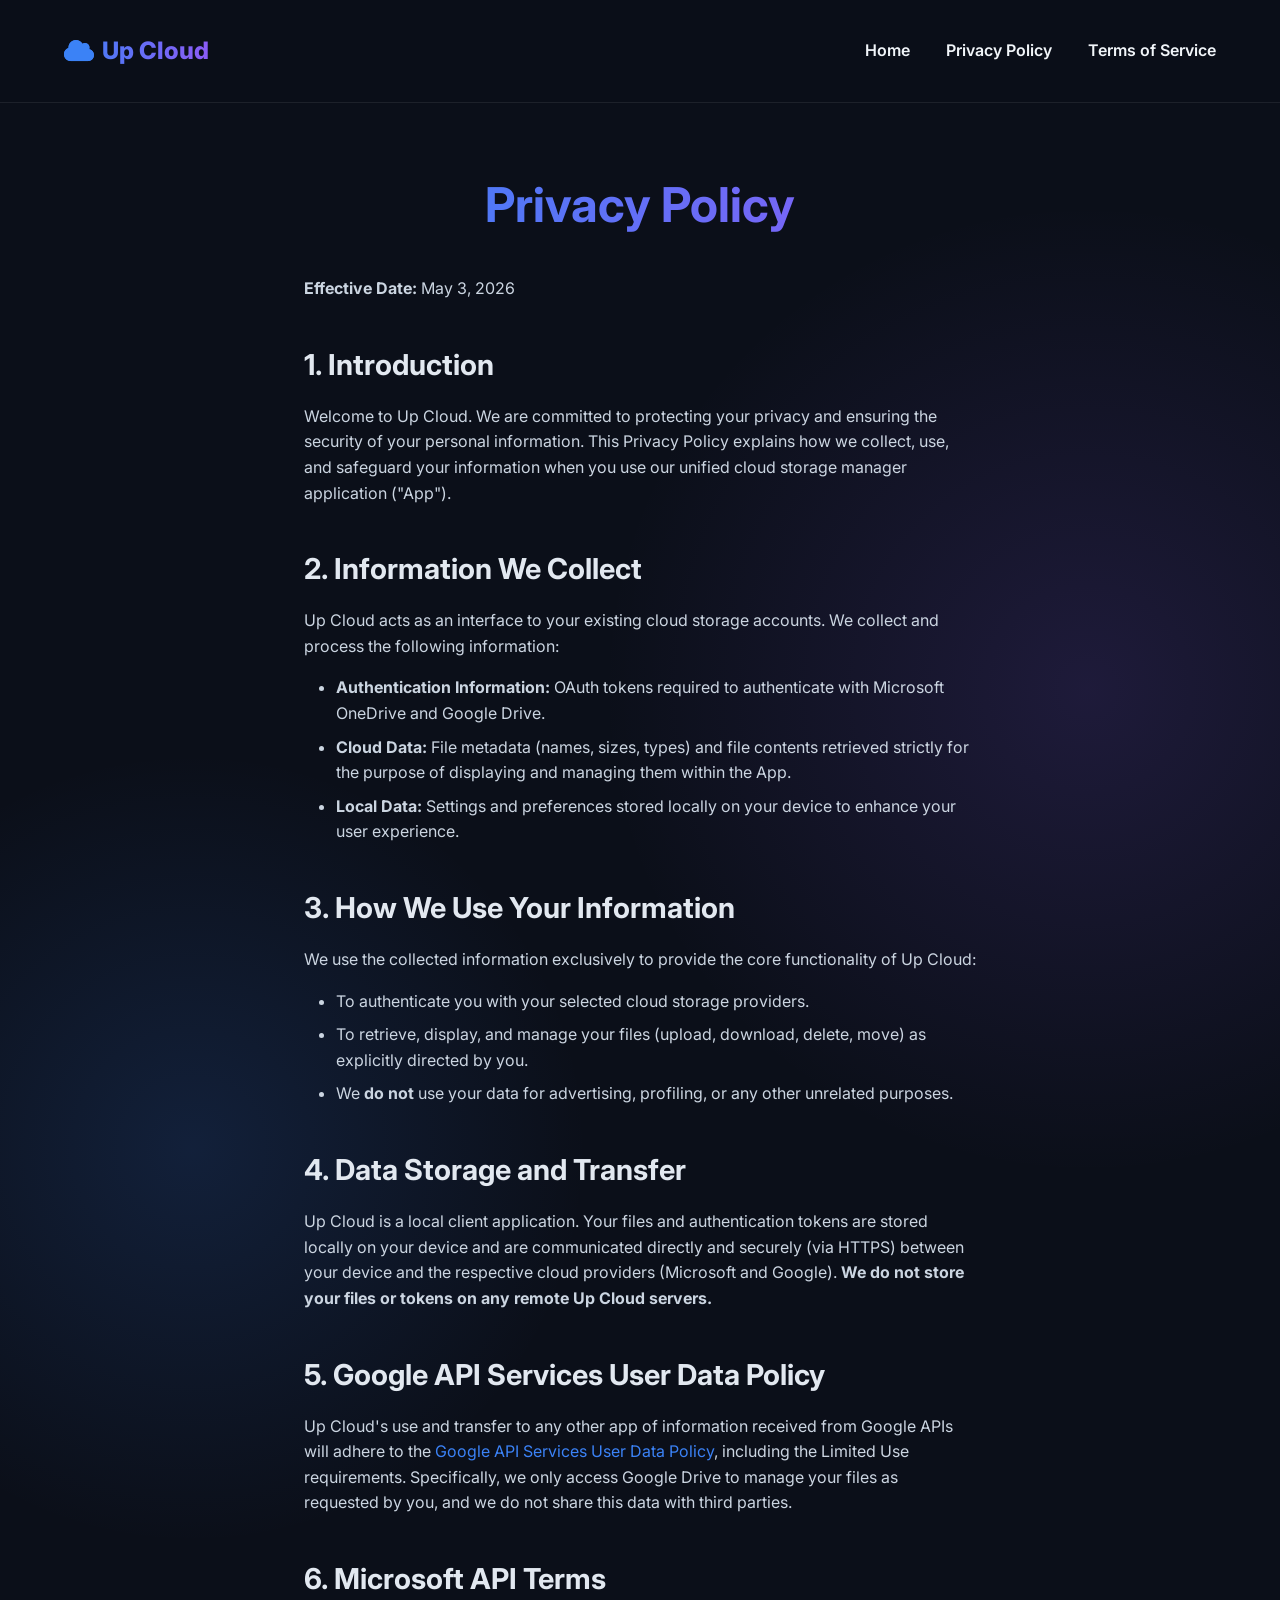
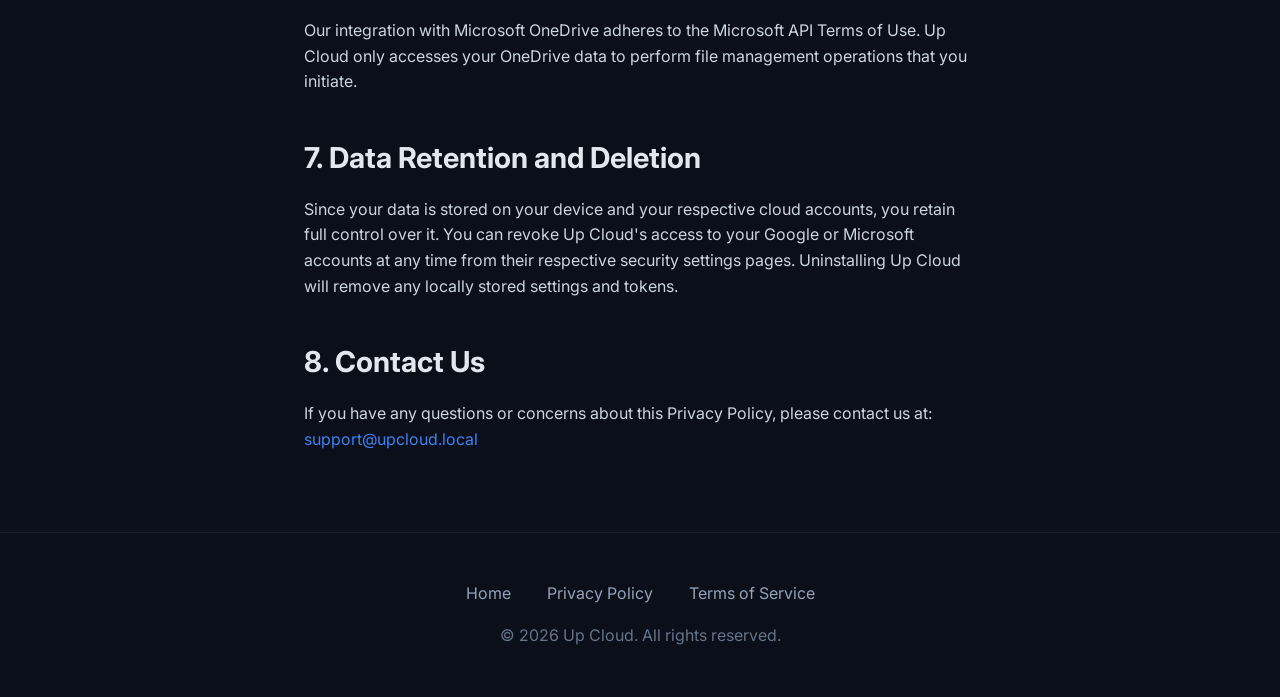
==== privacy.html @ 66c3e3a5 "site pages add" ====
<!DOCTYPE html>
<html lang="en">
<head>
    <meta charset="UTF-8">
    <meta name="viewport" content="width=device-width, initial-scale=1.0">
    <title>Privacy Policy - Up Cloud</title>
    <meta name="description" content="Privacy Policy for the Up Cloud unified cloud storage manager application.">
    <link rel="stylesheet" href="styles.css">
    <link rel="stylesheet" href="https://cdnjs.cloudflare.com/ajax/libs/font-awesome/6.4.0/css/all.min.css">
</head>
<body>
    <header>
        <div class="logo">
            <i class="fa-solid fa-cloud"></i> Up Cloud
        </div>
        <nav>
            <a href="index.html">Home</a>
            <a href="privacy.html">Privacy Policy</a>
            <a href="terms.html">Terms of Service</a>
        </nav>
    </header>

    <main class="page-content">
        <h1>Privacy Policy</h1>
        <p><strong>Effective Date:</strong> May 3, 2026</p>

        <h2>1. Introduction</h2>
        <p>Welcome to Up Cloud. We are committed to protecting your privacy and ensuring the security of your personal information. This Privacy Policy explains how we collect, use, and safeguard your information when you use our unified cloud storage manager application ("App").</p>

        <h2>2. Information We Collect</h2>
        <p>Up Cloud acts as an interface to your existing cloud storage accounts. We collect and process the following information:</p>
        <ul>
            <li><strong>Authentication Information:</strong> OAuth tokens required to authenticate with Microsoft OneDrive and Google Drive.</li>
            <li><strong>Cloud Data:</strong> File metadata (names, sizes, types) and file contents retrieved strictly for the purpose of displaying and managing them within the App.</li>
            <li><strong>Local Data:</strong> Settings and preferences stored locally on your device to enhance your user experience.</li>
        </ul>

        <h2>3. How We Use Your Information</h2>
        <p>We use the collected information exclusively to provide the core functionality of Up Cloud:</p>
        <ul>
            <li>To authenticate you with your selected cloud storage providers.</li>
            <li>To retrieve, display, and manage your files (upload, download, delete, move) as explicitly directed by you.</li>
            <li>We <strong>do not</strong> use your data for advertising, profiling, or any other unrelated purposes.</li>
        </ul>

        <h2>4. Data Storage and Transfer</h2>
        <p>Up Cloud is a local client application. Your files and authentication tokens are stored locally on your device and are communicated directly and securely (via HTTPS) between your device and the respective cloud providers (Microsoft and Google). <strong>We do not store your files or tokens on any remote Up Cloud servers.</strong></p>

        <h2>5. Google API Services User Data Policy</h2>
        <p>Up Cloud's use and transfer to any other app of information received from Google APIs will adhere to the <a href="https://developers.google.com/terms/api-services-user-data-policy" target="_blank" rel="noopener noreferrer">Google API Services User Data Policy</a>, including the Limited Use requirements. Specifically, we only access Google Drive to manage your files as requested by you, and we do not share this data with third parties.</p>

        <h2>6. Microsoft API Terms</h2>
        <p>Our integration with Microsoft OneDrive adheres to the Microsoft API Terms of Use. Up Cloud only accesses your OneDrive data to perform file management operations that you initiate.</p>

        <h2>7. Data Retention and Deletion</h2>
        <p>Since your data is stored on your device and your respective cloud accounts, you retain full control over it. You can revoke Up Cloud's access to your Google or Microsoft accounts at any time from their respective security settings pages. Uninstalling Up Cloud will remove any locally stored settings and tokens.</p>

        <h2>8. Contact Us</h2>
        <p>If you have any questions or concerns about this Privacy Policy, please contact us at: <a href="mailto:support@upcloud.local">support@upcloud.local</a></p>
    </main>

    <footer>
        <div class="footer-links">
            <a href="index.html">Home</a>
            <a href="privacy.html">Privacy Policy</a>
            <a href="terms.html">Terms of Service</a>
        </div>
        <p>&copy; 2026 Up Cloud. All rights reserved.</p>
    </footer>
</body>
</html>
---- styles.css ----
@import url('https://fonts.googleapis.com/css2?family=Inter:wght@300;400;600;800&display=swap');

:root {
  --bg-color: #0b0f19;
  --text-color: #f1f5f9;
  --primary-color: #3b82f6;
  --secondary-color: #8b5cf6;
  --card-bg: rgba(255, 255, 255, 0.03);
  --card-border: rgba(255, 255, 255, 0.08);
}

* {
  margin: 0;
  padding: 0;
  box-sizing: border-box;
}

body {
  font-family: 'Inter', sans-serif;
  background-color: var(--bg-color);
  color: var(--text-color);
  line-height: 1.6;
  overflow-x: hidden;
  background-image: radial-gradient(circle at 15% 50%, rgba(59, 130, 246, 0.15), transparent 25%),
                    radial-gradient(circle at 85% 30%, rgba(139, 92, 246, 0.15), transparent 25%);
}

/* Header */
header {
  display: flex;
  justify-content: space-between;
  align-items: center;
  padding: 2rem 5%;
  position: sticky;
  top: 0;
  z-index: 1000;
  background: rgba(11, 15, 25, 0.7);
  backdrop-filter: blur(10px);
  border-bottom: 1px solid var(--card-border);
}

.logo {
  font-size: 1.5rem;
  font-weight: 800;
  background: linear-gradient(90deg, var(--primary-color), var(--secondary-color));
  -webkit-background-clip: text;
  -webkit-text-fill-color: transparent;
  display: flex;
  align-items: center;
  gap: 0.5rem;
}

.logo i {
  -webkit-text-fill-color: var(--primary-color);
}

nav a {
  color: var(--text-color);
  text-decoration: none;
  margin-left: 2rem;
  font-weight: 600;
  transition: color 0.3s ease;
}

nav a:hover {
  color: var(--primary-color);
}

/* Hero Section */
.hero {
  min-height: calc(100vh - 80px);
  display: flex;
  flex-direction: column;
  justify-content: center;
  align-items: center;
  text-align: center;
  padding: 2rem 5%;
  position: relative;
}

.hero h1 {
  font-size: 4rem;
  font-weight: 800;
  margin-bottom: 1.5rem;
  line-height: 1.2;
}

.hero h1 span {
  background: linear-gradient(90deg, var(--primary-color), var(--secondary-color));
  -webkit-background-clip: text;
  -webkit-text-fill-color: transparent;
}

.hero p {
  font-size: 1.25rem;
  color: #94a3b8;
  max-width: 600px;
  margin-bottom: 2.5rem;
}

.cta-button {
  display: inline-block;
  padding: 1rem 2.5rem;
  font-size: 1.1rem;
  font-weight: 600;
  color: #fff;
  background: linear-gradient(90deg, var(--primary-color), var(--secondary-color));
  border-radius: 50px;
  text-decoration: none;
  transition: transform 0.3s ease, box-shadow 0.3s ease;
  border: none;
  cursor: pointer;
}

.cta-button:hover {
  transform: translateY(-3px);
  box-shadow: 0 10px 20px rgba(59, 130, 246, 0.3);
}

/* Features */
.features {
  padding: 5rem 5%;
  display: grid;
  grid-template-columns: repeat(auto-fit, minmax(300px, 1fr));
  gap: 2rem;
}

.feature-card {
  background: var(--card-bg);
  border: 1px solid var(--card-border);
  border-radius: 20px;
  padding: 2.5rem;
  backdrop-filter: blur(10px);
  transition: transform 0.3s ease, background 0.3s ease;
}

.feature-card:hover {
  transform: translateY(-10px);
  background: rgba(255, 255, 255, 0.05);
}

.feature-icon {
  font-size: 2.5rem;
  margin-bottom: 1.5rem;
  background: linear-gradient(135deg, var(--primary-color), var(--secondary-color));
  -webkit-background-clip: text;
  -webkit-text-fill-color: transparent;
}

.feature-card h3 {
  font-size: 1.5rem;
  margin-bottom: 1rem;
}

.feature-card p {
  color: #94a3b8;
}

/* Content Pages (Privacy, Terms) */
.page-content {
  max-width: 800px;
  margin: 4rem auto;
  padding: 0 5%;
}

.page-content h1 {
  font-size: 3rem;
  margin-bottom: 2rem;
  text-align: center;
  background: linear-gradient(90deg, var(--primary-color), var(--secondary-color));
  -webkit-background-clip: text;
  -webkit-text-fill-color: transparent;
}

.page-content h2 {
  font-size: 1.8rem;
  margin-top: 2.5rem;
  margin-bottom: 1rem;
  color: #e2e8f0;
}

.page-content p {
  margin-bottom: 1rem;
  color: #cbd5e1;
}

.page-content ul {
  margin-bottom: 1rem;
  padding-left: 2rem;
  color: #cbd5e1;
}

.page-content li {
  margin-bottom: 0.5rem;
}

.page-content a {
  color: var(--primary-color);
  text-decoration: none;
}

.page-content a:hover {
  text-decoration: underline;
}

/* Footer */
footer {
  text-align: center;
  padding: 3rem 5%;
  border-top: 1px solid var(--card-border);
  margin-top: 5rem;
  color: #64748b;
}

.footer-links {
  margin-bottom: 1rem;
}

.footer-links a {
  color: #94a3b8;
  text-decoration: none;
  margin: 0 1rem;
  transition: color 0.3s ease;
}

.footer-links a:hover {
  color: var(--primary-color);
}

/* Responsive */
@media (max-width: 768px) {
  .hero h1 {
    font-size: 2.5rem;
  }
  nav {
    display: none; /* Add mobile menu later if needed */
  }
}
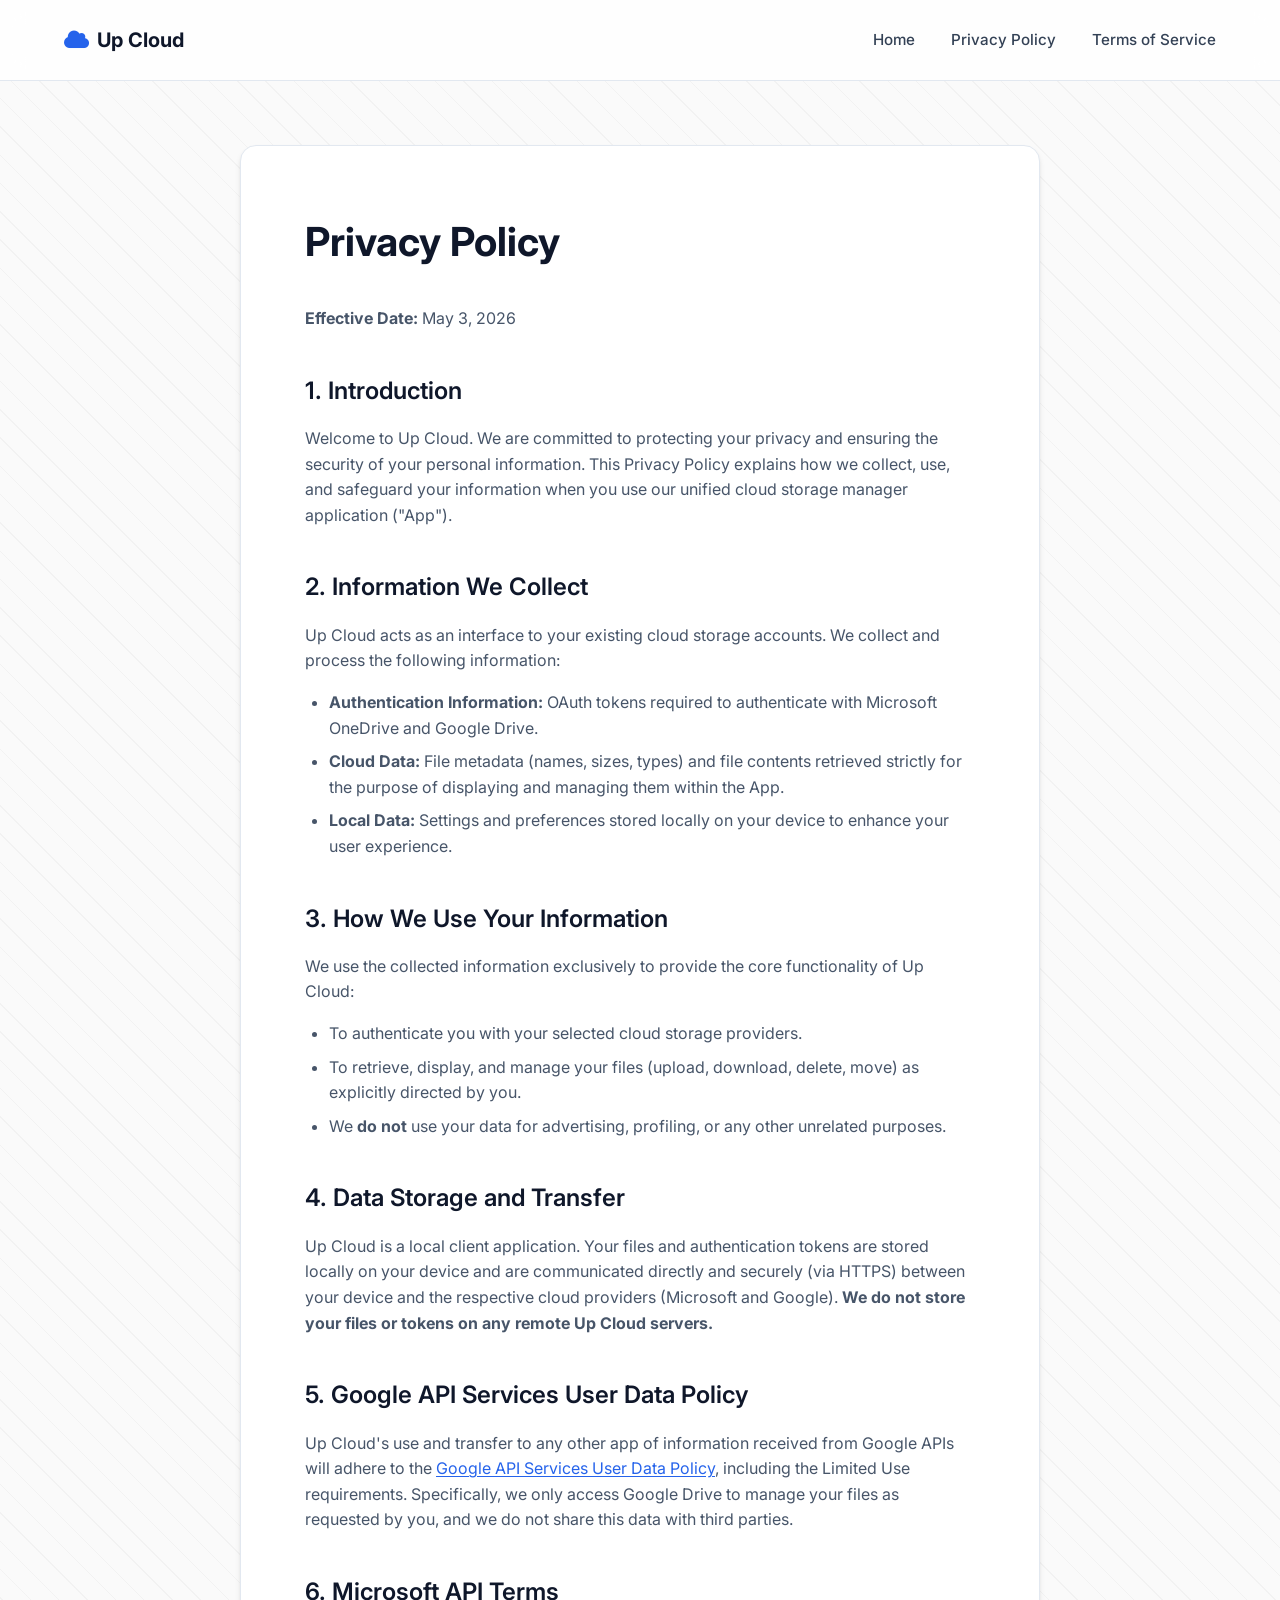
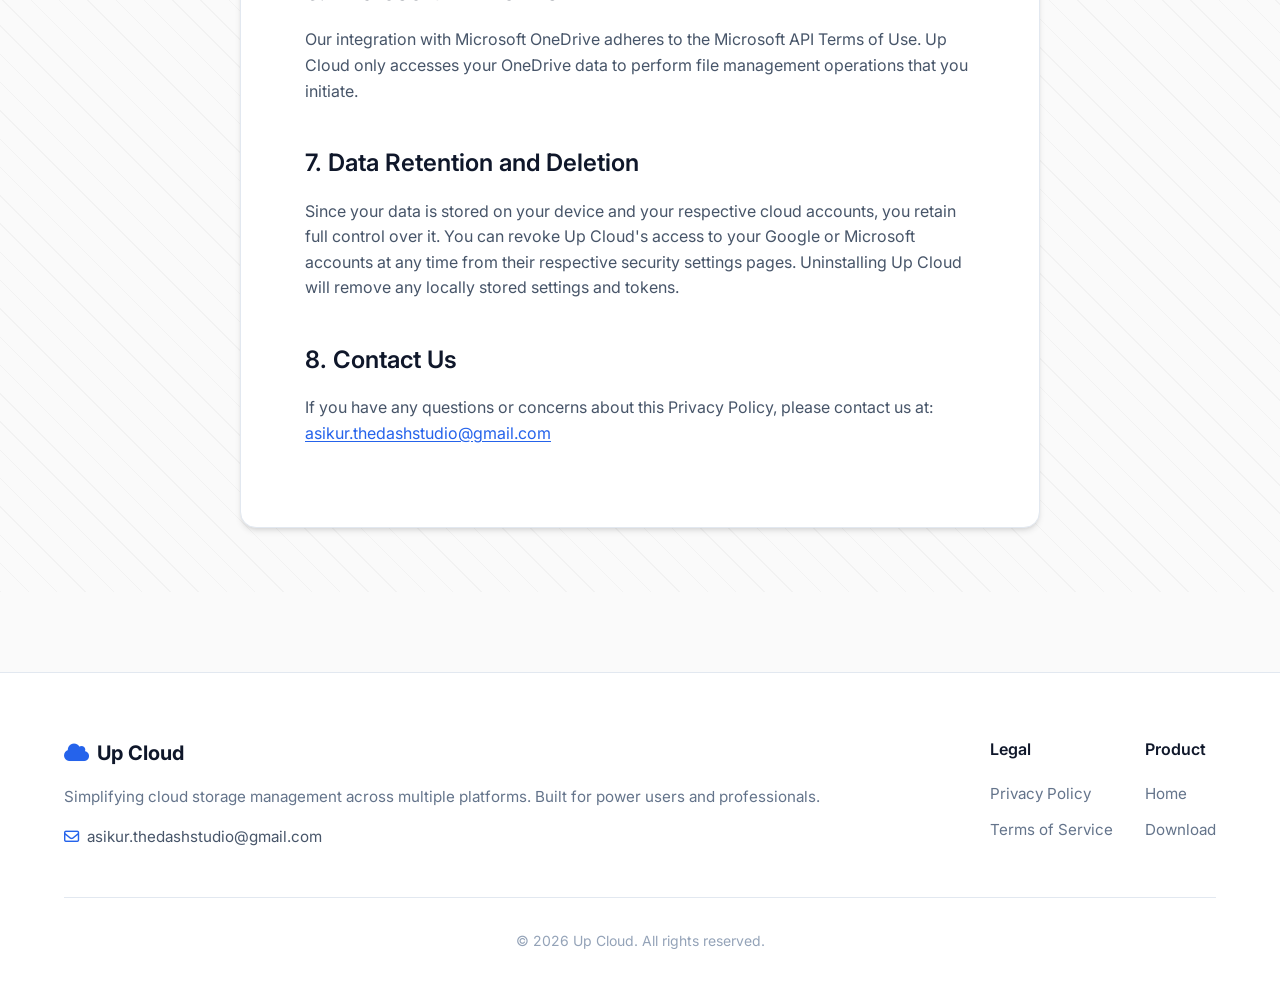
==== commit 37abd636: "Apply distinct full-width background patterns across all pages and sections" ====
--- a/privacy.html
+++ b/privacy.html
@@ -10,9 +10,9 @@
 </head>
 <body>
     <header>
-        <div class="logo">
+        <a href="index.html" class="logo">
             <i class="fa-solid fa-cloud"></i> Up Cloud
-        </div>
+        </a>
         <nav>
             <a href="index.html">Home</a>
             <a href="privacy.html">Privacy Policy</a>
@@ -20,7 +20,8 @@
         </nav>
     </header>
 
-    <main class="page-content">
+    <main class="page-wrapper">
+        <div class="page-content">
         <h1>Privacy Policy</h1>
         <p><strong>Effective Date:</strong> May 3, 2026</p>
 
@@ -56,16 +57,39 @@
         <p>Since your data is stored on your device and your respective cloud accounts, you retain full control over it. You can revoke Up Cloud's access to your Google or Microsoft accounts at any time from their respective security settings pages. Uninstalling Up Cloud will remove any locally stored settings and tokens.</p>
 
         <h2>8. Contact Us</h2>
-        <p>If you have any questions or concerns about this Privacy Policy, please contact us at: <a href="mailto:support@upcloud.local">support@upcloud.local</a></p>
+        <p>If you have any questions or concerns about this Privacy Policy, please contact us at: <a href="mailto:asikur.thedashstudio@gmail.com">asikur.thedashstudio@gmail.com</a></p>
+        </div>
     </main>
 
     <footer>
-        <div class="footer-links">
-            <a href="index.html">Home</a>
-            <a href="privacy.html">Privacy Policy</a>
-            <a href="terms.html">Terms of Service</a>
+        <div class="footer-content">
+            <div class="footer-brand">
+                <div class="logo">
+                    <i class="fa-solid fa-cloud"></i> Up Cloud
+                </div>
+                <p>Simplifying cloud storage management across multiple platforms. Built for power users and professionals.</p>
+                <div class="footer-contact">
+                    <i class="fa-regular fa-envelope"></i>
+                    <a href="mailto:asikur.thedashstudio@gmail.com">asikur.thedashstudio@gmail.com</a>
+                </div>
+            </div>
+            
+            <div class="footer-links">
+                <div class="footer-links-col">
+                    <h4>Legal</h4>
+                    <a href="privacy.html">Privacy Policy</a>
+                    <a href="terms.html">Terms of Service</a>
+                </div>
+                <div class="footer-links-col">
+                    <h4>Product</h4>
+                    <a href="index.html">Home</a>
+                    <a href="#download">Download</a>
+                </div>
+            </div>
         </div>
-        <p>&copy; 2026 Up Cloud. All rights reserved.</p>
+        <div class="footer-bottom">
+            &copy; 2026 Up Cloud. All rights reserved.
+        </div>
     </footer>
 </body>
 </html>
--- a/styles.css
+++ b/styles.css
@@ -1,12 +1,16 @@
-@import url('https://fonts.googleapis.com/css2?family=Inter:wght@300;400;600;800&display=swap');
+@import url('https://fonts.googleapis.com/css2?family=Inter:wght@300;400;500;600;700&display=swap');
 
 :root {
-  --bg-color: #0b0f19;
-  --text-color: #f1f5f9;
-  --primary-color: #3b82f6;
-  --secondary-color: #8b5cf6;
-  --card-bg: rgba(255, 255, 255, 0.03);
-  --card-border: rgba(255, 255, 255, 0.08);
+  --bg-color: #fafafa;
+  --text-color: #334155;
+  --heading-color: #0f172a;
+  --primary-color: #2563eb;
+  --primary-hover: #1d4ed8;
+  --card-bg: #ffffff;
+  --card-border: #e2e8f0;
+  --shadow-sm: 0 1px 3px 0 rgb(0 0 0 / 0.1), 0 1px 2px -1px rgb(0 0 0 / 0.1);
+  --shadow-md: 0 4px 6px -1px rgb(0 0 0 / 0.1), 0 2px 4px -2px rgb(0 0 0 / 0.1);
+  --shadow-lg: 0 10px 15px -3px rgb(0 0 0 / 0.1), 0 4px 6px -4px rgb(0 0 0 / 0.1);
 }
 
 * {
@@ -20,9 +24,7 @@
   background-color: var(--bg-color);
   color: var(--text-color);
   line-height: 1.6;
-  overflow-x: hidden;
-  background-image: radial-gradient(circle at 15% 50%, rgba(59, 130, 246, 0.15), transparent 25%),
-                    radial-gradient(circle at 85% 30%, rgba(139, 92, 246, 0.15), transparent 25%);
+  -webkit-font-smoothing: antialiased;
 }
 
 /* Header */
@@ -30,36 +32,36 @@
   display: flex;
   justify-content: space-between;
   align-items: center;
-  padding: 2rem 5%;
+  padding: 1.5rem 5%;
+  background: rgba(255, 255, 255, 0.8);
+  backdrop-filter: blur(12px);
   position: sticky;
   top: 0;
   z-index: 1000;
-  background: rgba(11, 15, 25, 0.7);
-  backdrop-filter: blur(10px);
   border-bottom: 1px solid var(--card-border);
 }
 
 .logo {
-  font-size: 1.5rem;
-  font-weight: 800;
-  background: linear-gradient(90deg, var(--primary-color), var(--secondary-color));
-  -webkit-background-clip: text;
-  -webkit-text-fill-color: transparent;
+  font-size: 1.25rem;
+  font-weight: 700;
+  color: var(--heading-color);
   display: flex;
   align-items: center;
   gap: 0.5rem;
+  text-decoration: none;
 }
 
 .logo i {
-  -webkit-text-fill-color: var(--primary-color);
+  color: var(--primary-color);
 }
 
 nav a {
   color: var(--text-color);
   text-decoration: none;
   margin-left: 2rem;
-  font-weight: 600;
-  transition: color 0.3s ease;
+  font-weight: 500;
+  font-size: 0.95rem;
+  transition: color 0.2s ease;
 }
 
 nav a:hover {
@@ -68,126 +70,170 @@
 
 /* Hero Section */
 .hero {
-  min-height: calc(100vh - 80px);
-  display: flex;
-  flex-direction: column;
-  justify-content: center;
-  align-items: center;
+  width: 100%;
+  padding: 8rem 5% 6rem;
   text-align: center;
-  padding: 2rem 5%;
-  position: relative;
+  background-image: 
+    linear-gradient(rgba(0, 0, 0, 0.04) 1px, transparent 1px),
+    linear-gradient(90deg, rgba(0, 0, 0, 0.04) 1px, transparent 1px);
+  background-size: 40px 40px;
+  background-position: center center;
+  border-bottom: 1px solid var(--card-border);
 }
 
 .hero h1 {
-  font-size: 4rem;
-  font-weight: 800;
+  font-size: 3.5rem;
+  font-weight: 700;
+  color: var(--heading-color);
   margin-bottom: 1.5rem;
-  line-height: 1.2;
+  letter-spacing: -0.02em;
+  line-height: 1.1;
 }
 
 .hero h1 span {
-  background: linear-gradient(90deg, var(--primary-color), var(--secondary-color));
-  -webkit-background-clip: text;
-  -webkit-text-fill-color: transparent;
+  color: var(--primary-color);
 }
 
 .hero p {
-  font-size: 1.25rem;
-  color: #94a3b8;
-  max-width: 600px;
-  margin-bottom: 2.5rem;
+  font-size: 1.2rem;
+  color: #475569;
+  max-width: 700px;
+  margin: 0 auto 2.5rem;
 }
 
 .cta-button {
   display: inline-block;
-  padding: 1rem 2.5rem;
-  font-size: 1.1rem;
+  padding: 0.875rem 2rem;
+  font-size: 1rem;
+  font-weight: 500;
+  color: #fff;
+  background-color: var(--primary-color);
+  border-radius: 8px;
+  text-decoration: none;
+  transition: background-color 0.2s ease, transform 0.2s ease;
+  box-shadow: var(--shadow-sm);
+}
+
+.cta-button:hover {
+  background-color: var(--primary-hover);
+  transform: translateY(-1px);
+  box-shadow: var(--shadow-md);
+}
+
+/* Info Section (Packed with info) */
+.info-section {
+  width: 100%;
+  padding: 6rem 5%;
+  background-image: radial-gradient(rgba(0, 0, 0, 0.05) 2px, transparent 2px);
+  background-size: 30px 30px;
+}
+
+.info-container {
+  max-width: 1200px;
+  margin: 0 auto;
+}
+
+.info-container h2 {
+  font-size: 2rem;
+  color: var(--heading-color);
+  text-align: center;
+  margin-bottom: 3rem;
   font-weight: 600;
-  color: #fff;
-  background: linear-gradient(90deg, var(--primary-color), var(--secondary-color));
-  border-radius: 50px;
-  text-decoration: none;
-  transition: transform 0.3s ease, box-shadow 0.3s ease;
-  border: none;
-  cursor: pointer;
-}
-
-.cta-button:hover {
-  transform: translateY(-3px);
-  box-shadow: 0 10px 20px rgba(59, 130, 246, 0.3);
-}
-
-/* Features */
-.features {
-  padding: 5rem 5%;
+}
+
+.grid-3 {
   display: grid;
   grid-template-columns: repeat(auto-fit, minmax(300px, 1fr));
   gap: 2rem;
 }
 
-.feature-card {
+.card {
   background: var(--card-bg);
   border: 1px solid var(--card-border);
-  border-radius: 20px;
-  padding: 2.5rem;
-  backdrop-filter: blur(10px);
-  transition: transform 0.3s ease, background 0.3s ease;
-}
-
-.feature-card:hover {
-  transform: translateY(-10px);
-  background: rgba(255, 255, 255, 0.05);
-}
-
-.feature-icon {
-  font-size: 2.5rem;
+  border-radius: 12px;
+  padding: 2rem;
+  box-shadow: var(--shadow-sm);
+  transition: box-shadow 0.2s ease, transform 0.2s ease;
+}
+
+.card:hover {
+  box-shadow: var(--shadow-md);
+  transform: translateY(-2px);
+}
+
+.card-icon {
+  width: 48px;
+  height: 48px;
+  background: #eff6ff;
+  color: var(--primary-color);
+  border-radius: 10px;
+  display: flex;
+  align-items: center;
+  justify-content: center;
+  font-size: 1.5rem;
   margin-bottom: 1.5rem;
-  background: linear-gradient(135deg, var(--primary-color), var(--secondary-color));
-  -webkit-background-clip: text;
-  -webkit-text-fill-color: transparent;
-}
-
-.feature-card h3 {
-  font-size: 1.5rem;
-  margin-bottom: 1rem;
-}
-
-.feature-card p {
-  color: #94a3b8;
+}
+
+.card h3 {
+  font-size: 1.25rem;
+  color: var(--heading-color);
+  margin-bottom: 0.75rem;
+  font-weight: 600;
+}
+
+.card p {
+  font-size: 0.95rem;
+  color: #64748b;
 }
 
 /* Content Pages (Privacy, Terms) */
+.page-wrapper {
+  width: 100%;
+  padding: 4rem 5%;
+  background-image: repeating-linear-gradient(
+    45deg,
+    rgba(0, 0, 0, 0.03) 0,
+    rgba(0, 0, 0, 0.03) 1px,
+    transparent 1px,
+    transparent 20px
+  );
+  min-height: calc(100vh - 200px);
+}
+
 .page-content {
   max-width: 800px;
-  margin: 4rem auto;
-  padding: 0 5%;
+  margin: 0 auto;
+  background: var(--card-bg);
+  padding: 4rem;
+  border-radius: 16px;
+  box-shadow: var(--shadow-md);
+  border: 1px solid var(--card-border);
 }
 
 .page-content h1 {
-  font-size: 3rem;
+  font-size: 2.5rem;
   margin-bottom: 2rem;
-  text-align: center;
-  background: linear-gradient(90deg, var(--primary-color), var(--secondary-color));
-  -webkit-background-clip: text;
-  -webkit-text-fill-color: transparent;
+  color: var(--heading-color);
+  font-weight: 700;
 }
 
 .page-content h2 {
-  font-size: 1.8rem;
+  font-size: 1.5rem;
   margin-top: 2.5rem;
   margin-bottom: 1rem;
-  color: #e2e8f0;
+  color: var(--heading-color);
+  font-weight: 600;
 }
 
 .page-content p {
   margin-bottom: 1rem;
-  color: #cbd5e1;
+  color: #475569;
 }
 
 .page-content ul {
-  margin-bottom: 1rem;
-  padding-left: 2rem;
-  color: #cbd5e1;
+  margin-bottom: 1.5rem;
+  padding-left: 1.5rem;
+  color: #475569;
 }
 
 .page-content li {
@@ -196,35 +242,106 @@
 
 .page-content a {
   color: var(--primary-color);
-  text-decoration: none;
+  text-decoration: underline;
+  text-underline-offset: 2px;
 }
 
 .page-content a:hover {
-  text-decoration: underline;
+  color: var(--primary-hover);
 }
 
 /* Footer */
 footer {
+  border-top: 1px solid var(--card-border);
+  background: #ffffff;
+  padding: 4rem 5% 2rem;
+  margin-top: 5rem;
+}
+
+.footer-content {
+  max-width: 1200px;
+  margin: 0 auto;
+  display: flex;
+  flex-wrap: wrap;
+  justify-content: space-between;
+  gap: 2rem;
+  margin-bottom: 3rem;
+}
+
+.footer-brand {
+  flex: 1;
+  min-width: 250px;
+}
+
+.footer-brand .logo {
+  margin-bottom: 1rem;
+}
+
+.footer-brand p {
+  color: #64748b;
+  font-size: 0.95rem;
+  margin-bottom: 1rem;
+}
+
+.footer-contact {
+  display: flex;
+  align-items: center;
+  gap: 0.5rem;
+  color: #475569;
+  font-size: 0.95rem;
+}
+
+.footer-contact i {
+  color: var(--primary-color);
+}
+
+.footer-contact a {
+  color: #475569;
+  text-decoration: none;
+}
+
+.footer-contact a:hover {
+  color: var(--primary-color);
+  text-decoration: underline;
+}
+
+.footer-links {
+  display: flex;
+  gap: 2rem;
+}
+
+.footer-links-col {
+  display: flex;
+  flex-direction: column;
+  gap: 0.75rem;
+}
+
+.footer-links-col h4 {
+  color: var(--heading-color);
+  font-size: 1rem;
+  font-weight: 600;
+  margin-bottom: 0.5rem;
+}
+
+.footer-links-col a {
+  color: #64748b;
+  text-decoration: none;
+  font-size: 0.95rem;
+  transition: color 0.2s ease;
+}
+
+.footer-links-col a:hover {
+  color: var(--primary-color);
+}
+
+.footer-bottom {
+  max-width: 1200px;
+  margin: 0 auto;
+  padding-top: 2rem;
+  border-top: 1px solid var(--card-border);
   text-align: center;
-  padding: 3rem 5%;
-  border-top: 1px solid var(--card-border);
-  margin-top: 5rem;
-  color: #64748b;
-}
-
-.footer-links {
-  margin-bottom: 1rem;
-}
-
-.footer-links a {
   color: #94a3b8;
-  text-decoration: none;
-  margin: 0 1rem;
-  transition: color 0.3s ease;
-}
-
-.footer-links a:hover {
-  color: var(--primary-color);
+  font-size: 0.875rem;
 }
 
 /* Responsive */
@@ -233,6 +350,9 @@
     font-size: 2.5rem;
   }
   nav {
-    display: none; /* Add mobile menu later if needed */
+    display: none;
   }
-}
+  .footer-content {
+    flex-direction: column;
+  }
+}
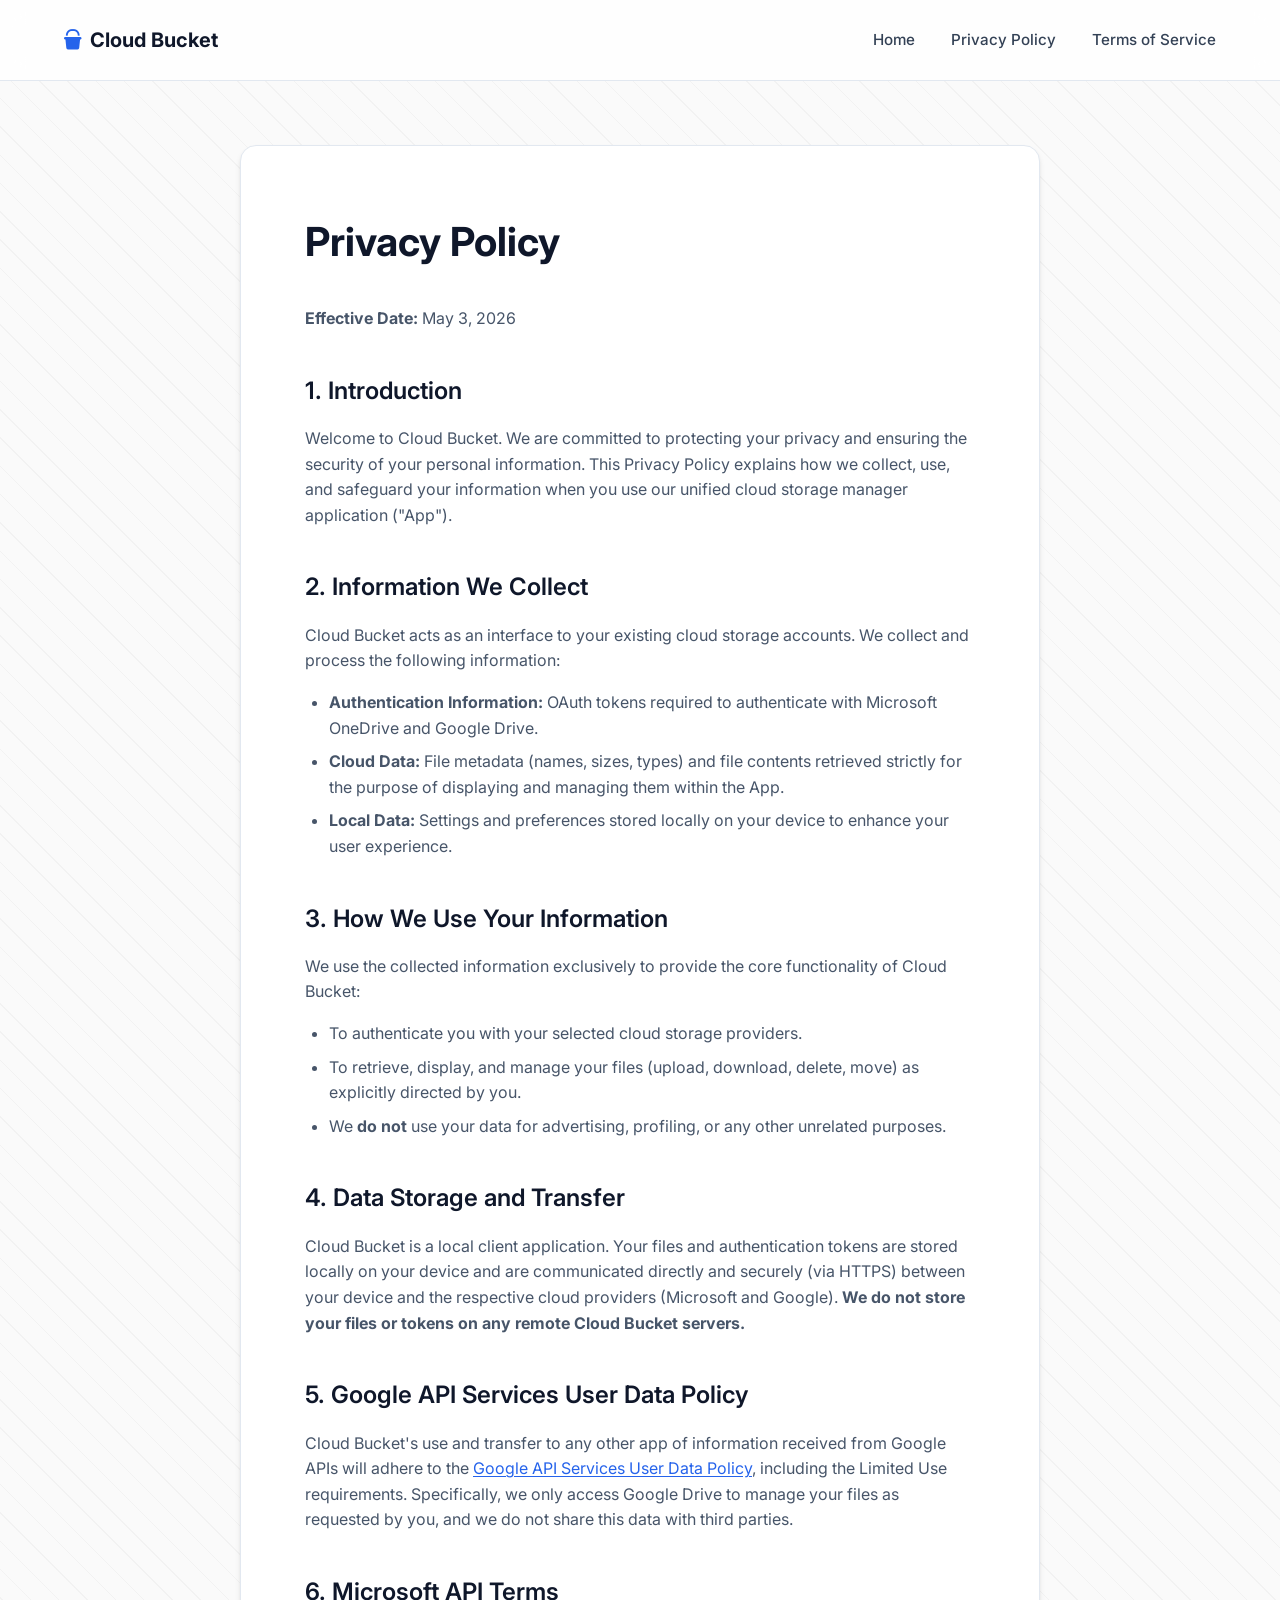
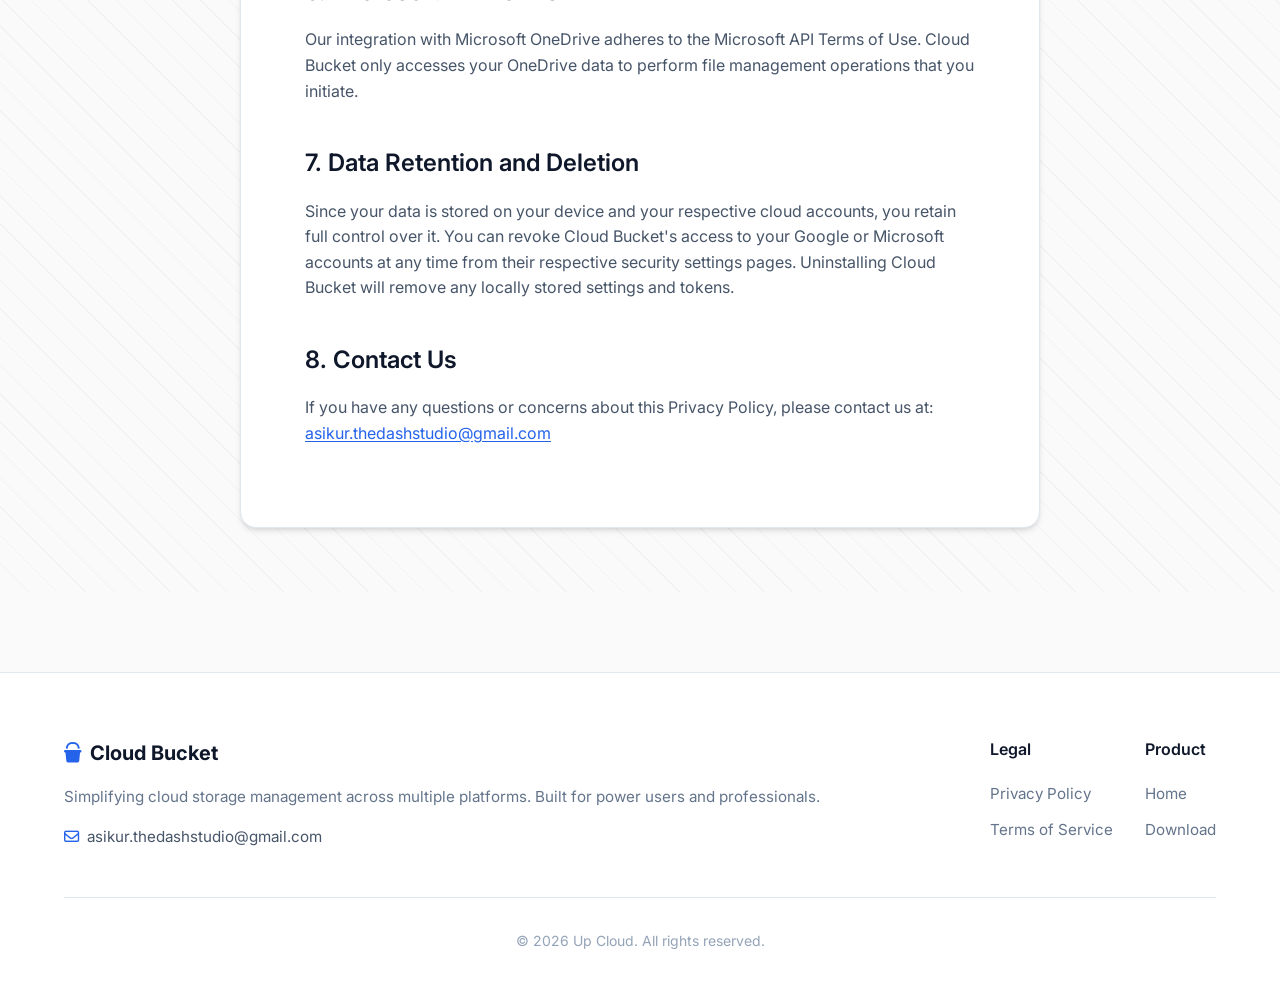
==== commit 2ebbd391: "favicon" ====
--- a/privacy.html
+++ b/privacy.html
@@ -3,15 +3,16 @@
 <head>
     <meta charset="UTF-8">
     <meta name="viewport" content="width=device-width, initial-scale=1.0">
-    <title>Privacy Policy - Up Cloud</title>
-    <meta name="description" content="Privacy Policy for the Up Cloud unified cloud storage manager application.">
+    <title>Privacy Policy - Cloud Bucket</title>
+    <meta name="description" content="Privacy Policy for the Cloud Bucket unified cloud storage manager application.">
+    <link rel="icon" type="image/svg+xml" href="favicon.svg">
     <link rel="stylesheet" href="styles.css">
     <link rel="stylesheet" href="https://cdnjs.cloudflare.com/ajax/libs/font-awesome/6.4.0/css/all.min.css">
 </head>
 <body>
     <header>
         <a href="index.html" class="logo">
-            <i class="fa-solid fa-cloud"></i> Up Cloud
+            <i class="fa-solid fa-bucket"></i> Cloud Bucket
         </a>
         <nav>
             <a href="index.html">Home</a>
@@ -26,10 +27,10 @@
         <p><strong>Effective Date:</strong> May 3, 2026</p>
 
         <h2>1. Introduction</h2>
-        <p>Welcome to Up Cloud. We are committed to protecting your privacy and ensuring the security of your personal information. This Privacy Policy explains how we collect, use, and safeguard your information when you use our unified cloud storage manager application ("App").</p>
+        <p>Welcome to Cloud Bucket. We are committed to protecting your privacy and ensuring the security of your personal information. This Privacy Policy explains how we collect, use, and safeguard your information when you use our unified cloud storage manager application ("App").</p>
 
         <h2>2. Information We Collect</h2>
-        <p>Up Cloud acts as an interface to your existing cloud storage accounts. We collect and process the following information:</p>
+        <p>Cloud Bucket acts as an interface to your existing cloud storage accounts. We collect and process the following information:</p>
         <ul>
             <li><strong>Authentication Information:</strong> OAuth tokens required to authenticate with Microsoft OneDrive and Google Drive.</li>
             <li><strong>Cloud Data:</strong> File metadata (names, sizes, types) and file contents retrieved strictly for the purpose of displaying and managing them within the App.</li>
@@ -37,7 +38,7 @@
         </ul>
 
         <h2>3. How We Use Your Information</h2>
-        <p>We use the collected information exclusively to provide the core functionality of Up Cloud:</p>
+        <p>We use the collected information exclusively to provide the core functionality of Cloud Bucket:</p>
         <ul>
             <li>To authenticate you with your selected cloud storage providers.</li>
             <li>To retrieve, display, and manage your files (upload, download, delete, move) as explicitly directed by you.</li>
@@ -45,16 +46,16 @@
         </ul>
 
         <h2>4. Data Storage and Transfer</h2>
-        <p>Up Cloud is a local client application. Your files and authentication tokens are stored locally on your device and are communicated directly and securely (via HTTPS) between your device and the respective cloud providers (Microsoft and Google). <strong>We do not store your files or tokens on any remote Up Cloud servers.</strong></p>
+        <p>Cloud Bucket is a local client application. Your files and authentication tokens are stored locally on your device and are communicated directly and securely (via HTTPS) between your device and the respective cloud providers (Microsoft and Google). <strong>We do not store your files or tokens on any remote Cloud Bucket servers.</strong></p>
 
         <h2>5. Google API Services User Data Policy</h2>
-        <p>Up Cloud's use and transfer to any other app of information received from Google APIs will adhere to the <a href="https://developers.google.com/terms/api-services-user-data-policy" target="_blank" rel="noopener noreferrer">Google API Services User Data Policy</a>, including the Limited Use requirements. Specifically, we only access Google Drive to manage your files as requested by you, and we do not share this data with third parties.</p>
+        <p>Cloud Bucket's use and transfer to any other app of information received from Google APIs will adhere to the <a href="https://developers.google.com/terms/api-services-user-data-policy" target="_blank" rel="noopener noreferrer">Google API Services User Data Policy</a>, including the Limited Use requirements. Specifically, we only access Google Drive to manage your files as requested by you, and we do not share this data with third parties.</p>
 
         <h2>6. Microsoft API Terms</h2>
-        <p>Our integration with Microsoft OneDrive adheres to the Microsoft API Terms of Use. Up Cloud only accesses your OneDrive data to perform file management operations that you initiate.</p>
+        <p>Our integration with Microsoft OneDrive adheres to the Microsoft API Terms of Use. Cloud Bucket only accesses your OneDrive data to perform file management operations that you initiate.</p>
 
         <h2>7. Data Retention and Deletion</h2>
-        <p>Since your data is stored on your device and your respective cloud accounts, you retain full control over it. You can revoke Up Cloud's access to your Google or Microsoft accounts at any time from their respective security settings pages. Uninstalling Up Cloud will remove any locally stored settings and tokens.</p>
+        <p>Since your data is stored on your device and your respective cloud accounts, you retain full control over it. You can revoke Cloud Bucket's access to your Google or Microsoft accounts at any time from their respective security settings pages. Uninstalling Cloud Bucket will remove any locally stored settings and tokens.</p>
 
         <h2>8. Contact Us</h2>
         <p>If you have any questions or concerns about this Privacy Policy, please contact us at: <a href="mailto:asikur.thedashstudio@gmail.com">asikur.thedashstudio@gmail.com</a></p>
@@ -65,7 +66,7 @@
         <div class="footer-content">
             <div class="footer-brand">
                 <div class="logo">
-                    <i class="fa-solid fa-cloud"></i> Up Cloud
+                    <i class="fa-solid fa-bucket"></i> Cloud Bucket
                 </div>
                 <p>Simplifying cloud storage management across multiple platforms. Built for power users and professionals.</p>
                 <div class="footer-contact">
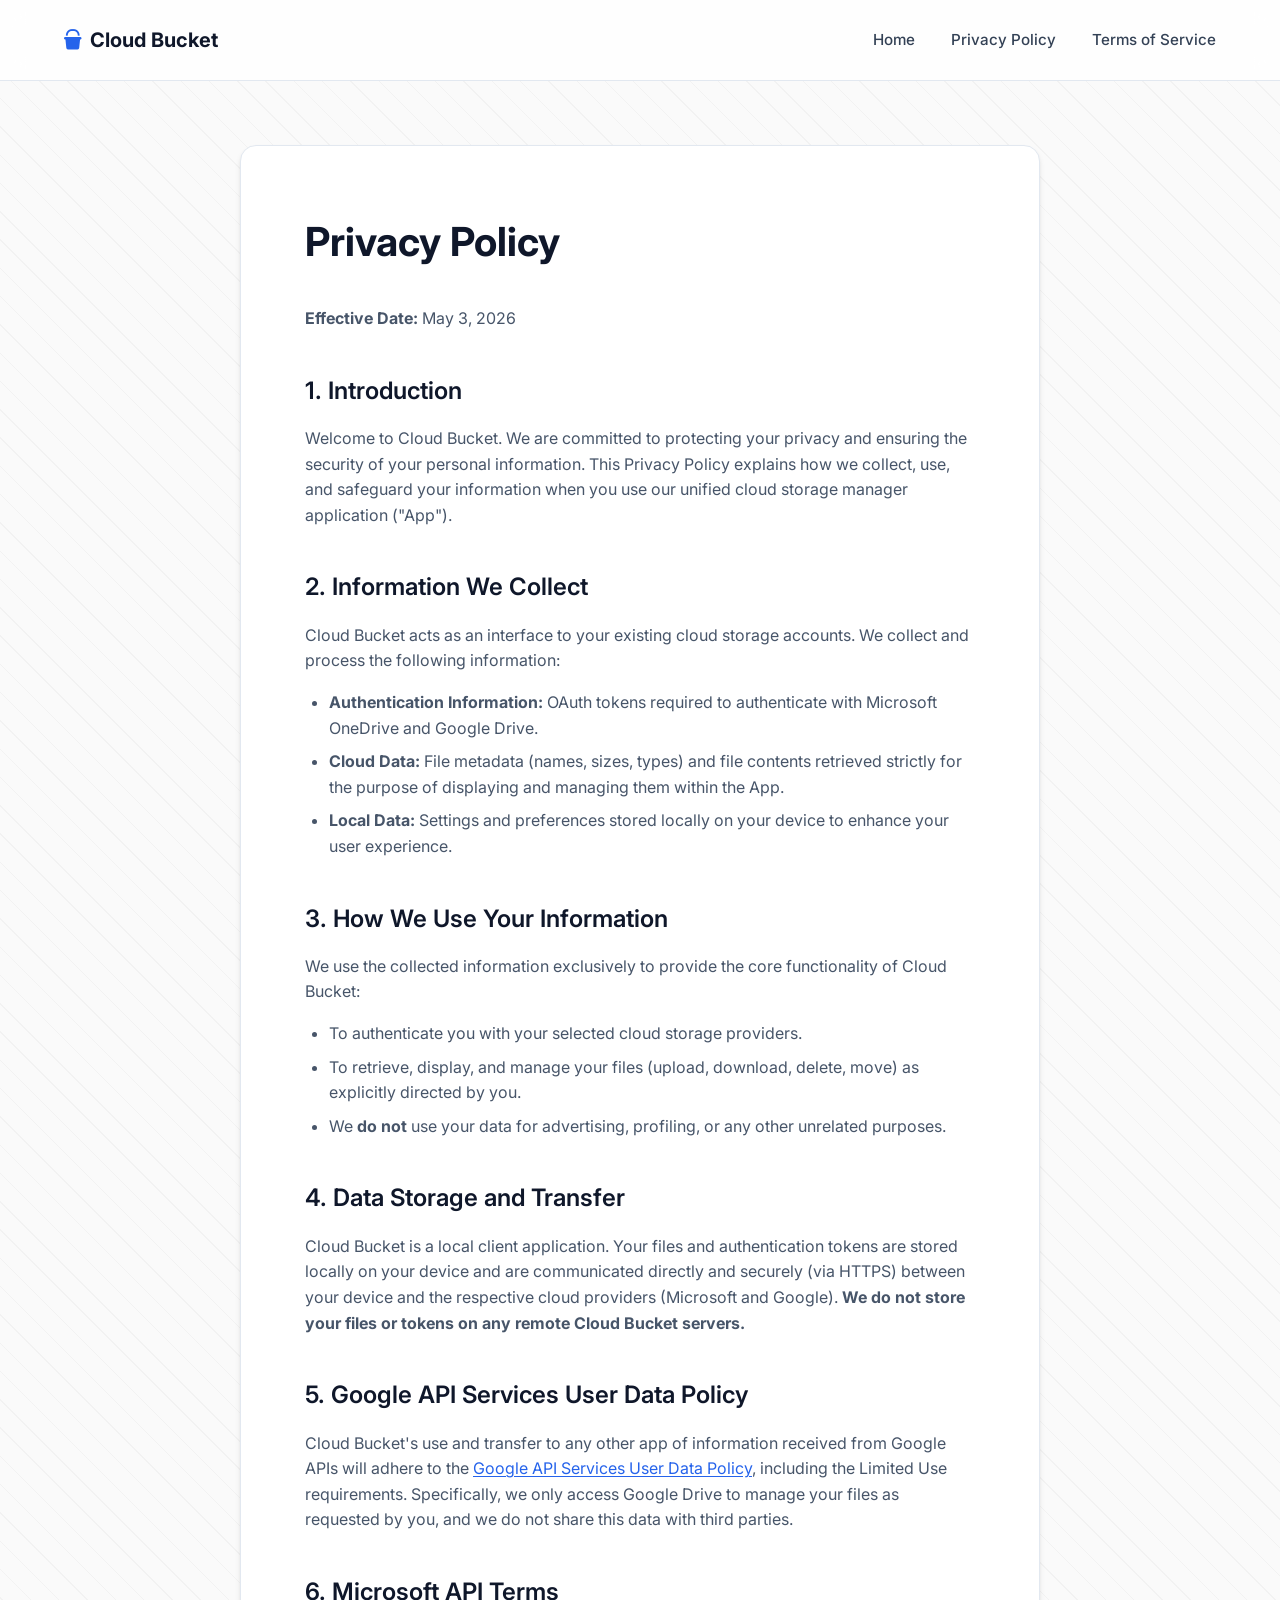
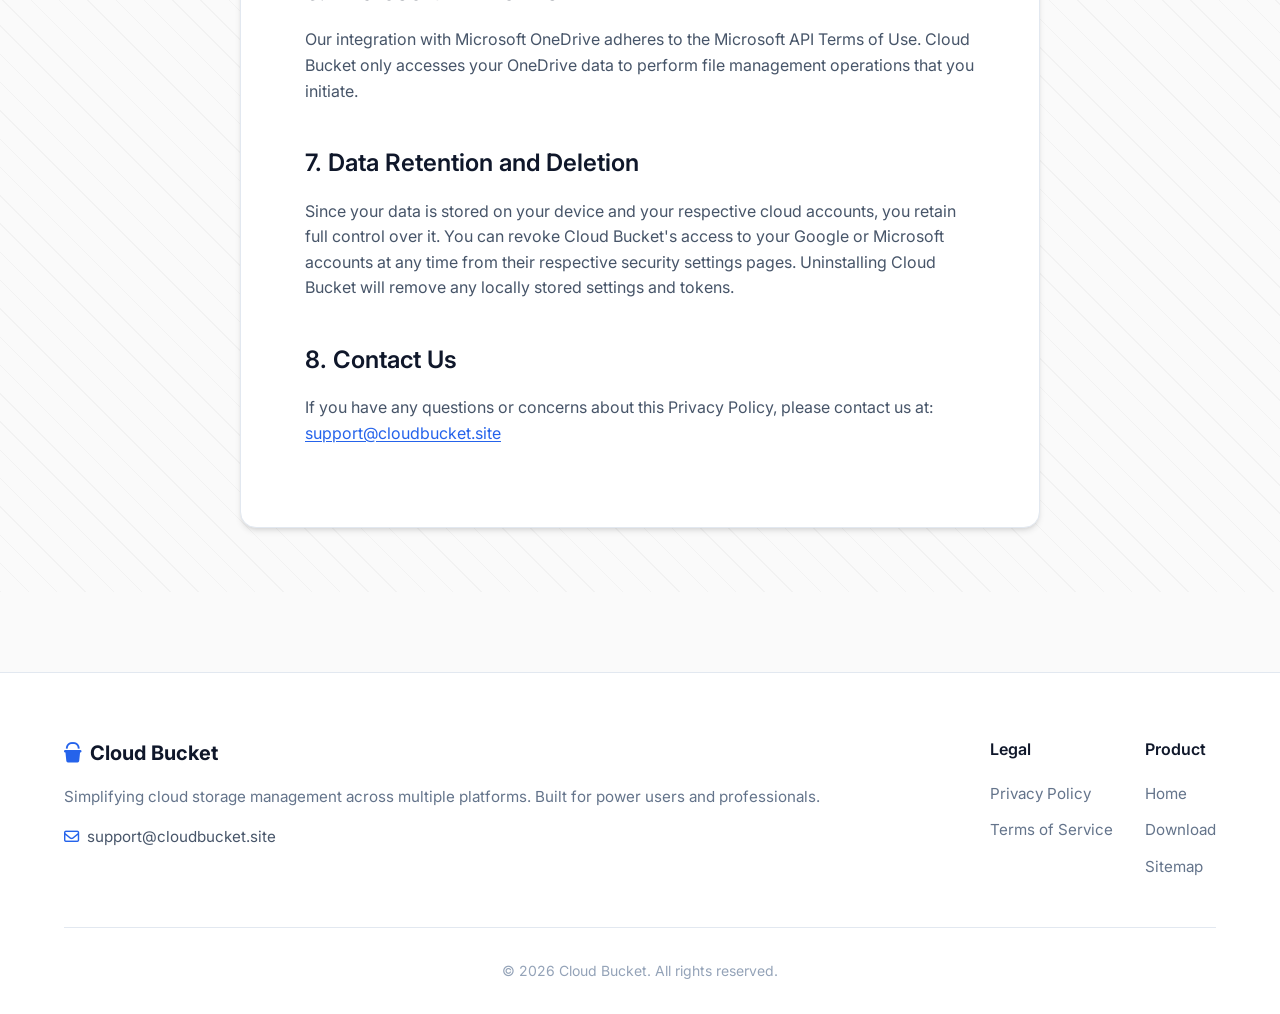
==== commit 46cae85e: "Add sitemap.xml and update footer links" ====
--- a/privacy.html
+++ b/privacy.html
@@ -5,7 +5,7 @@
     <meta name="viewport" content="width=device-width, initial-scale=1.0">
     <title>Privacy Policy - Cloud Bucket</title>
     <meta name="description" content="Privacy Policy for the Cloud Bucket unified cloud storage manager application.">
-    <link rel="icon" type="image/svg+xml" href="favicon.svg">
+    <link rel="icon" type="image/svg+xml" href="favicon.svg?v=2">
     <link rel="stylesheet" href="styles.css">
     <link rel="stylesheet" href="https://cdnjs.cloudflare.com/ajax/libs/font-awesome/6.4.0/css/all.min.css">
 </head>
@@ -58,7 +58,7 @@
         <p>Since your data is stored on your device and your respective cloud accounts, you retain full control over it. You can revoke Cloud Bucket's access to your Google or Microsoft accounts at any time from their respective security settings pages. Uninstalling Cloud Bucket will remove any locally stored settings and tokens.</p>
 
         <h2>8. Contact Us</h2>
-        <p>If you have any questions or concerns about this Privacy Policy, please contact us at: <a href="mailto:asikur.thedashstudio@gmail.com">asikur.thedashstudio@gmail.com</a></p>
+        <p>If you have any questions or concerns about this Privacy Policy, please contact us at: <a href="mailto:support@cloudbucket.site">support@cloudbucket.site</a></p>
         </div>
     </main>
 
@@ -71,7 +71,7 @@
                 <p>Simplifying cloud storage management across multiple platforms. Built for power users and professionals.</p>
                 <div class="footer-contact">
                     <i class="fa-regular fa-envelope"></i>
-                    <a href="mailto:asikur.thedashstudio@gmail.com">asikur.thedashstudio@gmail.com</a>
+                    <a href="mailto:support@cloudbucket.site">support@cloudbucket.site</a>
                 </div>
             </div>
             
@@ -85,11 +85,12 @@
                     <h4>Product</h4>
                     <a href="index.html">Home</a>
                     <a href="#download">Download</a>
+                    <a href="sitemap.xml">Sitemap</a>
                 </div>
             </div>
         </div>
         <div class="footer-bottom">
-            &copy; 2026 Up Cloud. All rights reserved.
+            &copy; 2026 Cloud Bucket. All rights reserved.
         </div>
     </footer>
 </body>
